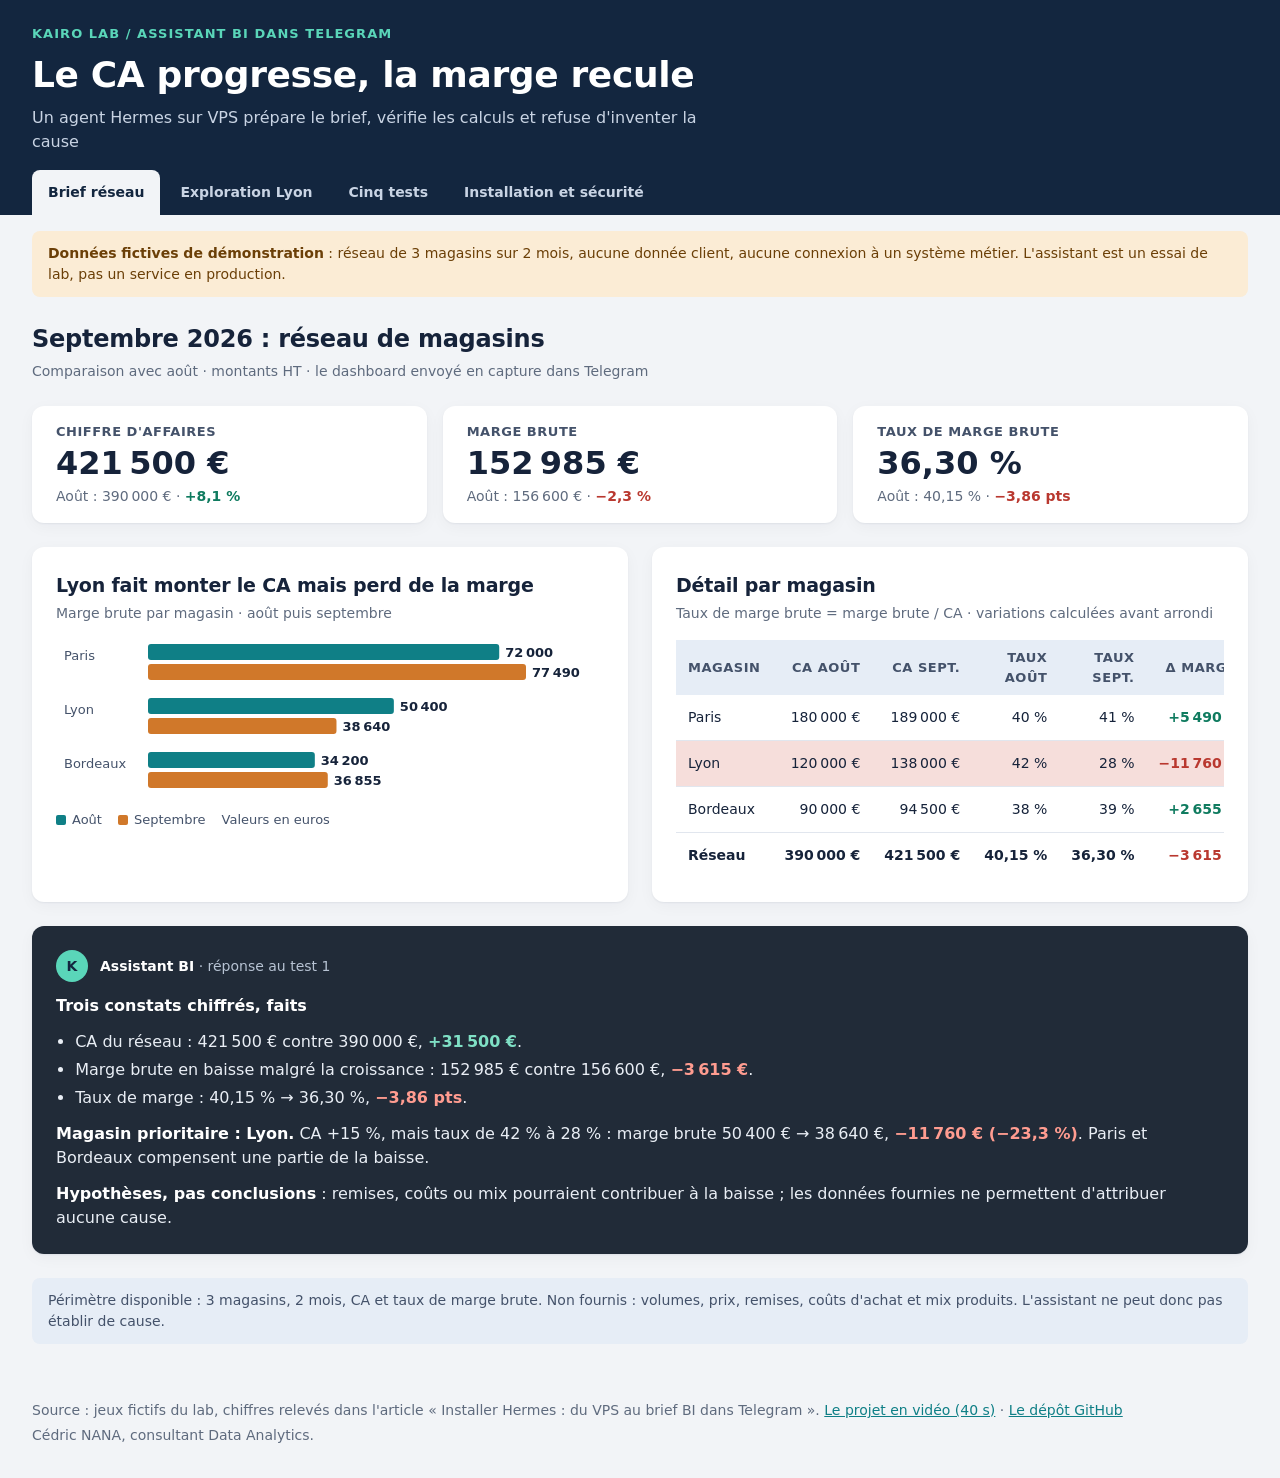
==== index.html @ a3e2adc8 "Vitrine du lab Hermes Agent : le brief BI dans Telegram Dashboard web statique (4 onglets, data.js g" ====
<!doctype html>
<html lang="fr">
<head>
<meta charset="utf-8">
<meta name="viewport" content="width=device-width, initial-scale=1">
<meta http-equiv="Content-Security-Policy" content="default-src 'none'; script-src 'self'; style-src 'self' https://fonts.googleapis.com; font-src https://fonts.gstatic.com; img-src 'self' data:; connect-src 'none'; base-uri 'none'; form-action 'none'; object-src 'none'">
<meta name="referrer" content="strict-origin-when-cross-origin">
<title>Hermes : le brief BI dans Telegram</title>
<meta name="description" content="Lab Hermes Agent : un agent IA installé sur un VPS livre un brief BI chiffré dans Telegram. Version web interactive des cinq tests, sur données fictives de démonstration.">
<link rel="preconnect" href="https://fonts.googleapis.com">
<link rel="preconnect" href="https://fonts.gstatic.com" crossorigin>
<link href="https://fonts.googleapis.com/css2?family=Inter:wght@400;500;600;700&display=swap" rel="stylesheet">
<link rel="stylesheet" href="style.css">
</head>
<body>
<a class="evitement" href="#contenu">Aller au contenu</a>

<header class="bandeau-titre">
  <div class="bandeau-titre__texte">
    <p class="surtitre">Kairo Lab / Assistant BI dans Telegram</p>
    <h1>Le CA progresse, la marge recule</h1>
    <p>Un agent Hermes sur VPS prépare le brief, vérifie les calculs et refuse d'inventer la cause</p>
  </div>
  <nav class="onglets" role="tablist" aria-label="Pages du lab">
    <button role="tab" id="onglet-brief" aria-controls="page-brief" data-page="brief">Brief réseau</button>
    <button role="tab" id="onglet-lyon" aria-controls="page-lyon" data-page="lyon">Exploration Lyon</button>
    <button role="tab" id="onglet-tests" aria-controls="page-tests" data-page="tests">Cinq tests</button>
    <button role="tab" id="onglet-installation" aria-controls="page-installation" data-page="installation">Installation et sécurité</button>
  </nav>
</header>

<p class="avertissement" role="note"><strong>Données fictives de démonstration</strong> : réseau de 3 magasins sur 2 mois, aucune donnée client, aucune connexion à un système métier. L'assistant est un essai de lab, pas un service en production.</p>

<main id="contenu">
  <noscript><p class="info">Cette page a besoin de JavaScript pour afficher les chiffres et les graphiques.</p></noscript>

  <!-- 1. Brief réseau -->
  <section class="page" id="page-brief" role="tabpanel" aria-labelledby="onglet-brief" tabindex="-1">
    <div class="page__tete">
      <h2>Septembre 2026 : réseau de magasins</h2>
      <p class="sous-titre">Comparaison avec août · montants HT · le dashboard envoyé en capture dans Telegram</p>
    </div>
    <div class="kpis" id="kpis-reseau"></div>
    <div class="grille-2">
      <article class="carte">
        <h3>Lyon fait monter le CA mais perd de la marge</h3>
        <p class="sous-titre">Marge brute par magasin · août puis septembre</p>
        <div class="graphe" id="g-magasins"></div>
      </article>
      <article class="carte">
        <h3>Détail par magasin</h3>
        <p class="sous-titre">Taux de marge brute = marge brute / CA · variations calculées avant arrondi</p>
        <div class="tableau-defile"><table class="tableau" id="t-magasins"></table></div>
      </article>
    </div>
    <article class="carte carte--bot">
      <div class="bulle-tete"><span class="avatar" aria-hidden="true">K</span><span><strong>Assistant BI</strong> · réponse au test 1</span></div>
      <div id="brief-bot"></div>
    </article>
    <p class="info">Périmètre disponible : 3 magasins, 2 mois, CA et taux de marge brute. Non fournis : volumes, prix, remises, coûts d'achat et mix produits. L'assistant ne peut donc pas établir de cause.</p>
  </section>

  <!-- 2. Exploration Lyon -->
  <section class="page" id="page-lyon" role="tabpanel" aria-labelledby="onglet-lyon" tabindex="-1" hidden>
    <div class="page__tete">
      <h2>Plus de ventes, moins de marge : où se concentre l'écart ?</h2>
      <p class="sous-titre">Lyon, août → septembre · 4 produits, 8 observations · rejoue la mini-application ouverte depuis le bot</p>
    </div>
    <div class="carte carte--filtres">
      <p class="etiquette" id="lib-produits">Produits</p>
      <div class="puces" role="group" aria-labelledby="lib-produits" id="puces-produits"></div>
      <div class="actions-filtres">
        <button type="button" class="bouton-lien" id="tout-produits">Tous les produits</button>
        <button type="button" class="bouton-lien" id="reinit-produits">Revenir à A, C et D</button>
      </div>
      <p class="selection" id="lib-selection" aria-live="polite"></p>
    </div>
    <div class="kpis" id="kpis-lyon"></div>
    <div class="grille-2">
      <article class="carte">
        <div class="carte__tete">
          <div>
            <h3 id="titre-mesure">Marge brute par produit</h3>
            <p class="sous-titre">Août puis septembre · cliquez sur un produit pour l'ajouter ou le retirer</p>
          </div>
          <label class="choix">Mesure
            <select id="choix-mesure">
              <option value="marge">Marge brute</option>
              <option value="ca">CA net HT</option>
              <option value="cout">Coût des ventes</option>
            </select>
          </label>
        </div>
        <div class="graphe" id="g-produits"></div>
      </article>
      <article class="carte">
        <h3>Contributions à la variation de marge</h3>
        <p class="sous-titre">Septembre − août, par produit sélectionné · contributions comptables, pas des causes</p>
        <div class="graphe" id="g-contrib"></div>
        <p class="note" id="note-contrib"></p>
      </article>
    </div>
    <article class="carte carte--bot">
      <div class="bulle-tete"><span class="avatar" aria-hidden="true">K</span><span><strong>Assistant BI</strong> · « Analyser ma sélection »</span></div>
      <div id="analyse-bot" aria-live="polite"></div>
    </article>
    <p class="note">Produit B : valeurs déduites des totaux de Lyon dans le dashboard réseau (l'article détaille A, C et D). Tous produits confondus, le jeu retrouve ces totaux.</p>
  </section>

  <!-- 3. Cinq tests -->
  <section class="page" id="page-tests" role="tabpanel" aria-labelledby="onglet-tests" tabindex="-1" hidden>
    <div class="page__tete">
      <h2>Cinq tests, des résultats vérifiables</h2>
      <p class="sous-titre">Chaque test vise un risque précis : erreur de calcul, cause inventée, donnée absente, chiffre faux, perte du fil</p>
    </div>
    <div class="kpis kpis--4" id="kpis-tests"></div>
    <div class="tests" id="liste-tests"></div>
    <p class="info">Cinq essais sur des jeux fictifs ne constituent pas une validation générale. Un écart d'arrondi de 0,01 point a été observé entre le dashboard et le texte au test 5 ; montants et périmètre concordent.</p>
  </section>

  <!-- 4. Installation et sécurité -->
  <section class="page" id="page-installation" role="tabpanel" aria-labelledby="onglet-installation" tabindex="-1" hidden>
    <div class="page__tete">
      <h2>Du VPS au bot : ce qui est fait, ce qui reste à faire</h2>
      <p class="sous-titre">Le bot fonctionne ; cela ne suffit pas à qualifier l'installation de prête pour la production</p>
    </div>
    <div class="kpis kpis--3" id="kpis-installation"></div>
    <div class="grille-2 grille-2--large">
      <article class="carte">
        <h3>Le parcours d'installation</h3>
        <p class="sous-titre">Ubuntu 24.04 · un compte administrateur, un compte de service sans sudo</p>
        <ol class="etapes" id="etapes"></ol>
      </article>
      <article class="carte">
        <h3>Qui parle à qui</h3>
        <p class="sous-titre">Tous les flux sont initiés par le VPS : aucun port web entrant pour le bot</p>
        <div class="flux" id="flux"></div>
        <h3 class="titre-bloc">Garde-fous retenus</h3>
        <ul class="garde-fous">
          <li><strong>Accès restreint</strong> : seul un identifiant Telegram numérique autorisé peut écrire au bot.</li>
          <li><strong>Moindre privilège</strong> : compte hermes sans sudo, outils optionnels non installés, validations conservées.</li>
          <li><strong>Secrets hors des captures</strong> : jetons Telegram et fournisseur, fichier .env et journaux bruts jamais publiés.</li>
          <li><strong>Contenus = données</strong> : une page, un document ou un skill téléchargé n'autorise aucune commande.</li>
          <li><strong>Inférence externe</strong> : héberger Hermes sur le VPS ne rend pas le modèle local ; les messages partent chez le fournisseur.</li>
        </ul>
      </article>
    </div>
  </section>
</main>

<footer class="pied">
  <p>Source : jeux fictifs du lab, chiffres relevés dans l'article « Installer Hermes : du VPS au brief BI dans Telegram ». <a href="video.html">Le projet en vidéo (40 s)</a> · <a href="https://github.com/cnanaj-wq/hermes-brief-bi">Le dépôt GitHub</a></p>
  <p>Cédric NANA, consultant Data Analytics.</p>
</footer>

<script src="data.js"></script>
<script src="app.js"></script>
</body>
</html>
---- style.css ----
/* Hermes : le brief BI dans Telegram · version web
   Charte reprise du dashboard de démonstration « Kairo Lab » : bandeau marine, accent sarcelle, cartes blanches. */
:root {
  --marine: #13263f;
  --marine-2: #1d3657;
  --sarcelle: #5ad6b9;
  --vert: #0f7b5f;
  --vert-clair: #d7efe7;
  --rouge: #b9382f;
  --rouge-clair: #f6dedb;
  --ambre: #a8620b;
  --ambre-clair: #fbecd5;
  --aout: #0f7f86;
  --sept: #d0782a;
  --texte: #16233a;
  --texte-2: #44526a;
  --texte-3: #5f6b7e;
  --fond: #f2f4f7;
  --carte: #ffffff;
  --trait: #e1e6ee;
  --trait-fort: #c6cfdc;
  --bulle: #212b38;

  --police: "Inter", "Segoe UI", system-ui, -apple-system, sans-serif;
  --t-xs: 0.8125rem;
  --t-s: 0.875rem;
  --t-m: 1rem;
  --t-l: 1.1875rem;
  --t-xl: 1.5rem;
  --t-kpi: 2rem;

  --e-1: 4px;
  --e-2: 8px;
  --e-3: 12px;
  --e-4: 16px;
  --e-5: 24px;
  --e-6: 32px;
  --rayon: 12px;
  --rayon-petit: 8px;
  --ombre: 0 1px 2px rgba(19, 38, 63, 0.06), 0 4px 16px rgba(19, 38, 63, 0.04);
  --duree: 260ms;
}

* { box-sizing: border-box; }
html { -webkit-text-size-adjust: 100%; }
body {
  margin: 0; background: var(--fond); color: var(--texte);
  font-family: var(--police); font-size: var(--t-m); line-height: 1.5;
  font-variant-numeric: tabular-nums;
}
h1, h2, h3 { margin: 0; font-weight: 700; letter-spacing: -0.01em; }
p { margin: 0; }
button, select { font: inherit; color: inherit; }
a { color: var(--aout); }
:focus-visible { outline: 3px solid var(--sept); outline-offset: 2px; }

.evitement {
  position: absolute; left: var(--e-4); top: -60px; z-index: 10;
  background: var(--carte); color: var(--marine); padding: var(--e-2) var(--e-3); border-radius: var(--rayon-petit);
}
.evitement:focus { top: var(--e-2); }
.visuellement-cache { position: absolute; width: 1px; height: 1px; overflow: hidden; clip: rect(0 0 0 0); white-space: nowrap; }

/* ---------------------------------------------------------- bandeau titre */
.bandeau-titre {
  background: var(--marine); color: #fff;
  padding: var(--e-5) var(--e-6) 0;
  display: grid; gap: var(--e-4);
}
.surtitre { color: var(--sarcelle); font-weight: 700; font-size: var(--t-xs); letter-spacing: 0.08em; text-transform: uppercase; }
.bandeau-titre h1 { font-size: clamp(1.5rem, 4vw, 2.25rem); margin: var(--e-1) 0; }
.bandeau-titre__texte > p:last-child { color: #c9d4e4; max-width: 70ch; }

.onglets { display: flex; gap: var(--e-1); overflow-x: auto; scrollbar-width: none; }
.onglets::-webkit-scrollbar { display: none; }
.onglets button {
  flex: none; border: 0; background: transparent; color: #c9d4e4; cursor: pointer;
  padding: var(--e-3) var(--e-4); font-weight: 600; font-size: var(--t-s);
  border-radius: var(--rayon-petit) var(--rayon-petit) 0 0;
  transition: background var(--duree), color var(--duree);
}
.onglets button:hover { color: #fff; background: var(--marine-2); }
.onglets button[aria-selected="true"] { background: var(--fond); color: var(--marine); }
.onglets button:focus-visible { outline-offset: -3px; }

.avertissement {
  margin: var(--e-4) var(--e-6) 0; padding: var(--e-3) var(--e-4);
  background: var(--ambre-clair); color: #6b3f07; border-radius: var(--rayon-petit); font-size: var(--t-s);
}

/* ---------------------------------------------------------- pages */
main { padding: var(--e-5) var(--e-6) var(--e-6); max-width: 1320px; margin: 0 auto; }
.page { display: grid; gap: var(--e-5); outline: none; }
.page[hidden] { display: none; }
.page:not([hidden]) { animation: apparaitre var(--duree) ease-out; }
@keyframes apparaitre { from { opacity: 0; transform: translateY(6px); } to { opacity: 1; transform: none; } }
.page__tete h2 { font-size: var(--t-xl); }
.sous-titre { color: var(--texte-3); font-size: var(--t-s); margin-top: var(--e-1); }

.kpis { display: grid; gap: var(--e-4); grid-template-columns: repeat(3, minmax(0, 1fr)); }
.kpis--4 { grid-template-columns: repeat(4, minmax(0, 1fr)); }
.kpi { background: var(--carte); border-radius: var(--rayon); padding: var(--e-4) var(--e-5); box-shadow: var(--ombre); }
.kpi__lib { font-size: var(--t-xs); font-weight: 700; text-transform: uppercase; letter-spacing: 0.04em; color: var(--texte-2); }
.kpi__val { font-size: var(--t-kpi); font-weight: 700; margin: var(--e-1) 0; line-height: 1.15; }
.kpi__cmp { font-size: var(--t-s); color: var(--texte-3); }
.pos { color: var(--vert); font-weight: 600; }
.neg { color: var(--rouge); font-weight: 600; }

.grille-2 { display: grid; gap: var(--e-5); grid-template-columns: repeat(2, minmax(0, 1fr)); }
.grille-2--large { grid-template-columns: minmax(0, 1.1fr) minmax(0, 1fr); }
.carte { background: var(--carte); border-radius: var(--rayon); padding: var(--e-5); box-shadow: var(--ombre); min-width: 0; }
.carte h3 { font-size: var(--t-l); }
.carte__tete { display: flex; flex-wrap: wrap; justify-content: space-between; gap: var(--e-3); align-items: flex-start; }
.titre-bloc { margin-top: var(--e-5); }
.info { background: #e6edf6; color: var(--texte-2); border-radius: var(--rayon-petit); padding: var(--e-3) var(--e-4); font-size: var(--t-s); }
.note { color: var(--texte-3); font-size: var(--t-xs); margin-top: var(--e-3); }

/* ---------------------------------------------------------- graphiques */
.graphe { margin-top: var(--e-4); }
.graphe svg { display: block; max-width: 100%; height: auto; overflow: visible; }
.graphe text { font-family: var(--police); fill: var(--texte-2); font-size: 13px; }
.graphe .val { fill: var(--texte); font-weight: 600; }
.graphe .cliquable { cursor: pointer; }
.graphe .cliquable:hover rect, .graphe .cliquable:focus rect.fond-ligne { fill: #eef2f7; }
.graphe .cliquable:focus { outline: none; }
.graphe .cliquable:focus-visible rect.fond-ligne { stroke: var(--sept); stroke-width: 2; }
.barre { transition: width var(--duree) ease-out, x var(--duree) ease-out; }
.legende { display: flex; gap: var(--e-4); font-size: var(--t-xs); color: var(--texte-2); margin-top: var(--e-2); flex-wrap: wrap; }
.leg-aout { --c: var(--aout); }
.leg-sept { --c: var(--sept); }
.legende span:not([class])::before { display: none; }
.legende span::before { content: ""; display: inline-block; width: 10px; height: 10px; border-radius: 2px; margin-right: 6px; background: var(--c); vertical-align: -1px; }

.tableau-defile { overflow-x: auto; margin-top: var(--e-4); }
.tableau { width: 100%; border-collapse: collapse; font-size: var(--t-s); }
.tableau th { text-align: right; font-size: var(--t-xs); text-transform: uppercase; letter-spacing: 0.04em; color: var(--texte-2); background: #e6edf6; padding: var(--e-2) var(--e-3); }
.tableau th:first-child, .tableau td:first-child { text-align: left; }
.tableau td { text-align: right; padding: var(--e-3); border-bottom: 1px solid var(--trait); white-space: nowrap; }
.tableau tr.alerte td { background: var(--rouge-clair); }
.tableau tfoot td { font-weight: 700; border-bottom: 0; }

/* ---------------------------------------------------------- bulles du bot */
.carte--bot { background: var(--bulle); color: #e9eef5; }
.carte--bot strong { color: #fff; }
.bulle-tete { display: flex; align-items: center; gap: var(--e-3); font-size: var(--t-s); color: #b7c3d3; margin-bottom: var(--e-3); }
.avatar { width: 32px; height: 32px; border-radius: 50%; background: var(--sarcelle); color: var(--marine); display: grid; place-items: center; font-weight: 700; flex: none; }
.carte--bot ul, .carte--bot ol { margin: var(--e-2) 0 0 1.2em; padding: 0; display: grid; gap: var(--e-1); }
.carte--bot p + p, .carte--bot p + ul, .carte--bot ul + p, .carte--bot ol + p { margin-top: var(--e-3); }
.carte--bot .neg { color: #ff9c90; }
.carte--bot .pos { color: #7fe0c5; }

/* ---------------------------------------------------------- filtres */
.carte--filtres { display: grid; gap: var(--e-3); }
.etiquette { font-size: var(--t-xs); font-weight: 700; text-transform: uppercase; letter-spacing: 0.06em; color: var(--texte-2); }
.puces { display: flex; flex-wrap: wrap; gap: var(--e-2); }
.puce {
  border: 1px solid var(--trait-fort); background: var(--carte); border-radius: var(--rayon-petit);
  padding: var(--e-2) var(--e-4); cursor: pointer; font-weight: 600; font-size: var(--t-s); min-height: 40px;
  transition: background var(--duree), color var(--duree), border-color var(--duree);
}
.puce[aria-pressed="true"] { background: var(--vert); border-color: var(--vert); color: #fff; }
.actions-filtres { display: flex; flex-wrap: wrap; gap: var(--e-4); }
.bouton-lien { border: 0; background: none; padding: var(--e-1) 0; color: var(--aout); text-decoration: underline; cursor: pointer; font-size: var(--t-s); }
.bouton-lien:disabled { color: var(--texte-3); cursor: default; text-decoration: none; }
.selection { font-size: var(--t-s); color: var(--texte-2); }
.choix { display: grid; gap: var(--e-1); font-size: var(--t-xs); color: var(--texte-2); font-weight: 600; }
.choix select { padding: var(--e-2) var(--e-3); border-radius: var(--rayon-petit); border: 1px solid var(--trait-fort); background: var(--carte); min-height: 40px; }
.vide { color: var(--texte-3); font-size: var(--t-s); padding: var(--e-5) 0; text-align: center; }

/* ---------------------------------------------------------- tests */
.tests { display: grid; gap: var(--e-4); grid-template-columns: repeat(auto-fill, minmax(min(100%, 380px), 1fr)); }
.test { background: var(--carte); border-radius: var(--rayon); box-shadow: var(--ombre); padding: var(--e-5); display: grid; gap: var(--e-3); align-content: start; }
.test__num { font-size: var(--t-xs); font-weight: 700; color: var(--aout); text-transform: uppercase; letter-spacing: 0.06em; }
.message { border-radius: 14px; padding: var(--e-3) var(--e-4); font-size: var(--t-s); max-width: 92%; }
.message--moi { background: #e3dcff; color: #2c2160; justify-self: end; border-bottom-right-radius: 4px; }
.message--bot { background: var(--bulle); color: #e9eef5; border-bottom-left-radius: 4px; }
.verdict { display: inline-flex; align-items: center; gap: var(--e-2); font-size: var(--t-s); font-weight: 600; color: var(--vert); background: var(--vert-clair); border-radius: 999px; padding: var(--e-1) var(--e-3); justify-self: start; }
.verdict::before { content: "✓"; }

/* ---------------------------------------------------------- installation */
.etapes { list-style: none; margin: var(--e-4) 0 0; padding: 0; display: grid; gap: var(--e-3); counter-reset: etape; }
.etapes li { display: grid; grid-template-columns: 32px 1fr; gap: var(--e-3); align-items: start; counter-increment: etape; }
.etapes li::before { content: counter(etape); width: 32px; height: 32px; border-radius: 50%; display: grid; place-items: center; font-weight: 700; font-size: var(--t-s); background: var(--vert-clair); color: var(--vert); }
.etapes li.a_faire::before { background: var(--rouge-clair); color: var(--rouge); }
.etapes li.prevu::before { background: var(--ambre-clair); color: var(--ambre); }
.etapes strong { display: block; }
.etapes p { color: var(--texte-2); font-size: var(--t-s); }
.etat { font-size: var(--t-xs); font-weight: 700; margin-left: var(--e-2); color: var(--vert); }
.a_faire .etat { color: var(--rouge); }
.prevu .etat { color: var(--ambre); }

.flux { display: grid; gap: var(--e-3); margin-top: var(--e-4); }
.noeud { border: 1px solid var(--trait-fort); border-radius: var(--rayon-petit); padding: var(--e-3) var(--e-4); font-size: var(--t-s); }
.noeud strong { display: block; color: var(--texte); }
.noeud span { color: var(--texte-2); }
.noeud--vps { background: #eef6f4; border-color: #9fd8c8; }
.noeud--prevu { border-style: dashed; color: var(--texte-3); }
.lien-flux { font-size: var(--t-xs); color: var(--texte-3); padding-left: var(--e-4); }
.lien-flux::before { content: "↕ "; color: var(--aout); }
.garde-fous { margin: var(--e-3) 0 0 1.1em; padding: 0; display: grid; gap: var(--e-2); font-size: var(--t-s); color: var(--texte-2); }

/* ---------------------------------------------------------- pied */
.pied { padding: var(--e-5) var(--e-6) var(--e-6); color: var(--texte-3); font-size: var(--t-s); display: grid; gap: var(--e-1); max-width: 1320px; margin: 0 auto; }
.bouton-secondaire { display: inline-block; border: 1px solid var(--marine); color: var(--marine); background: var(--carte); border-radius: var(--rayon-petit); padding: var(--e-2) var(--e-4); font-weight: 600; }
.bouton-secondaire:hover { background: var(--marine); color: #fff; }

/* ---------------------------------------------------------- responsive */
@media (max-width: 960px) {
  .grille-2, .grille-2--large { grid-template-columns: 1fr; }
  .kpis--4 { grid-template-columns: repeat(2, minmax(0, 1fr)); }
}
@media (max-width: 640px) {
  .bandeau-titre { padding: var(--e-4) var(--e-4) 0; }
  .avertissement { margin: var(--e-3) var(--e-4) 0; }
  main { padding: var(--e-4) var(--e-4) var(--e-5); }
  .pied { padding: var(--e-4); }
  .kpis { grid-template-columns: 1fr; gap: var(--e-3); }
  .kpis--4 { grid-template-columns: repeat(2, minmax(0, 1fr)); }
  .kpi { padding: var(--e-3) var(--e-4); }
  .kpi__val { font-size: 1.625rem; }
  .carte { padding: var(--e-4); }
  .onglets button { padding: var(--e-3); }
}
@media (prefers-reduced-motion: reduce) {
  *, *::before, *::after { animation: none !important; transition: none !important; }
}
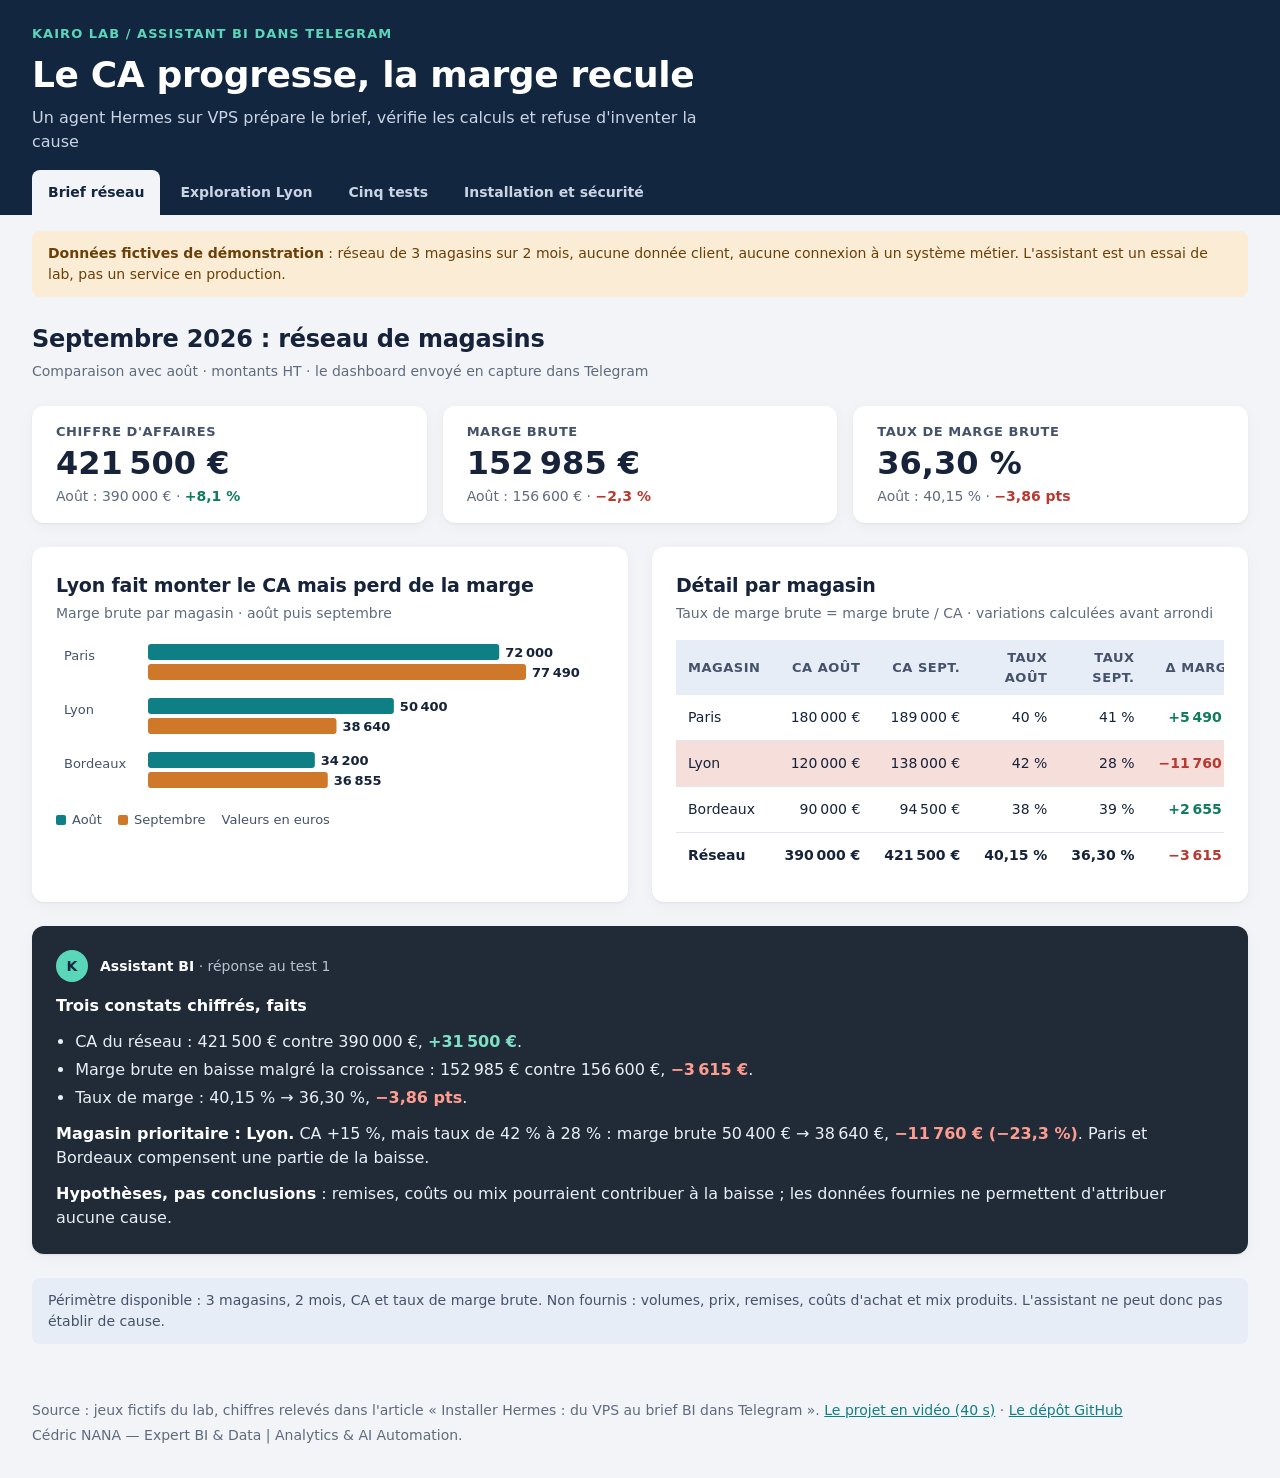
==== commit 54e43d81: "Signature mise à jour" ====
--- a/index.html
+++ b/index.html
@@ -150,7 +150,7 @@
 
 <footer class="pied">
   <p>Source : jeux fictifs du lab, chiffres relevés dans l'article « Installer Hermes : du VPS au brief BI dans Telegram ». <a href="video.html">Le projet en vidéo (40 s)</a> · <a href="https://github.com/cnanaj-wq/hermes-brief-bi">Le dépôt GitHub</a></p>
-  <p>Cédric NANA, consultant Data Analytics.</p>
+  <p>Cédric NANA — Expert BI &amp; Data | Analytics &amp; AI Automation.</p>
 </footer>
 
 <script src="data.js"></script>
